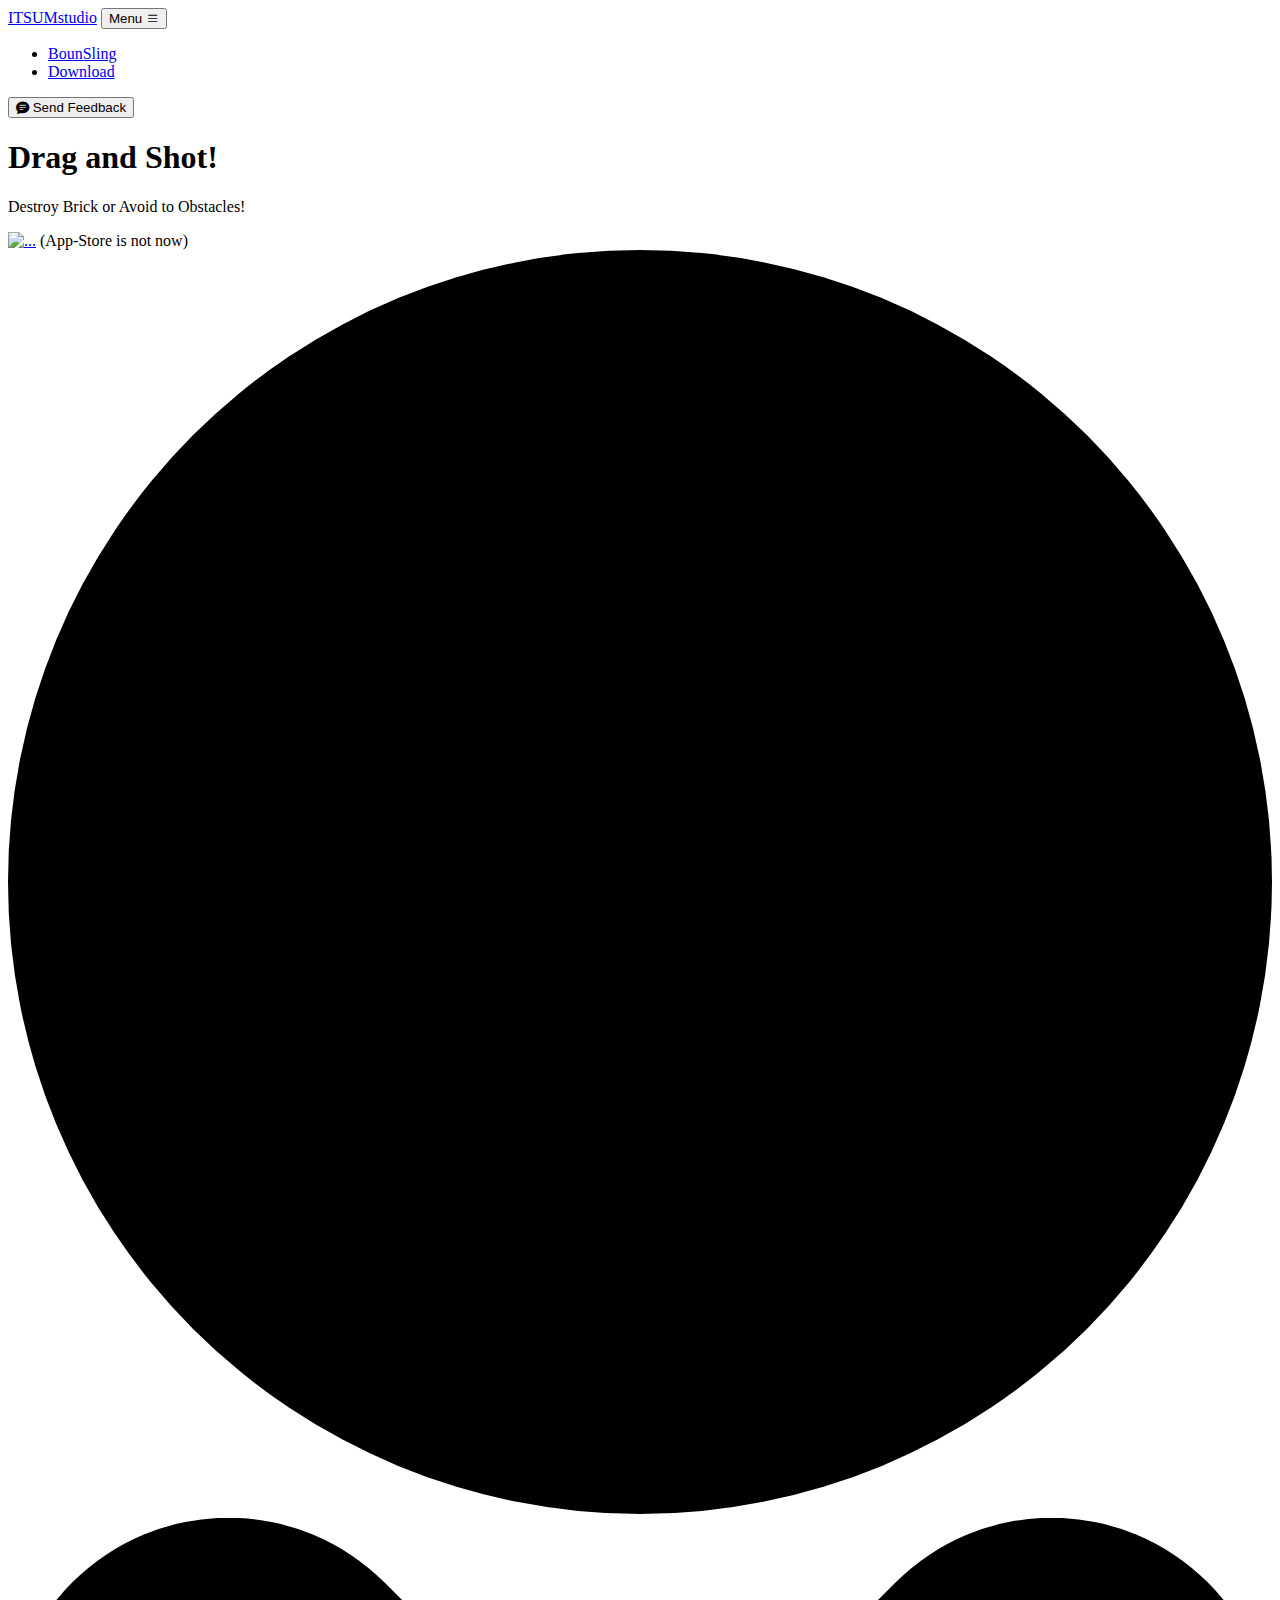
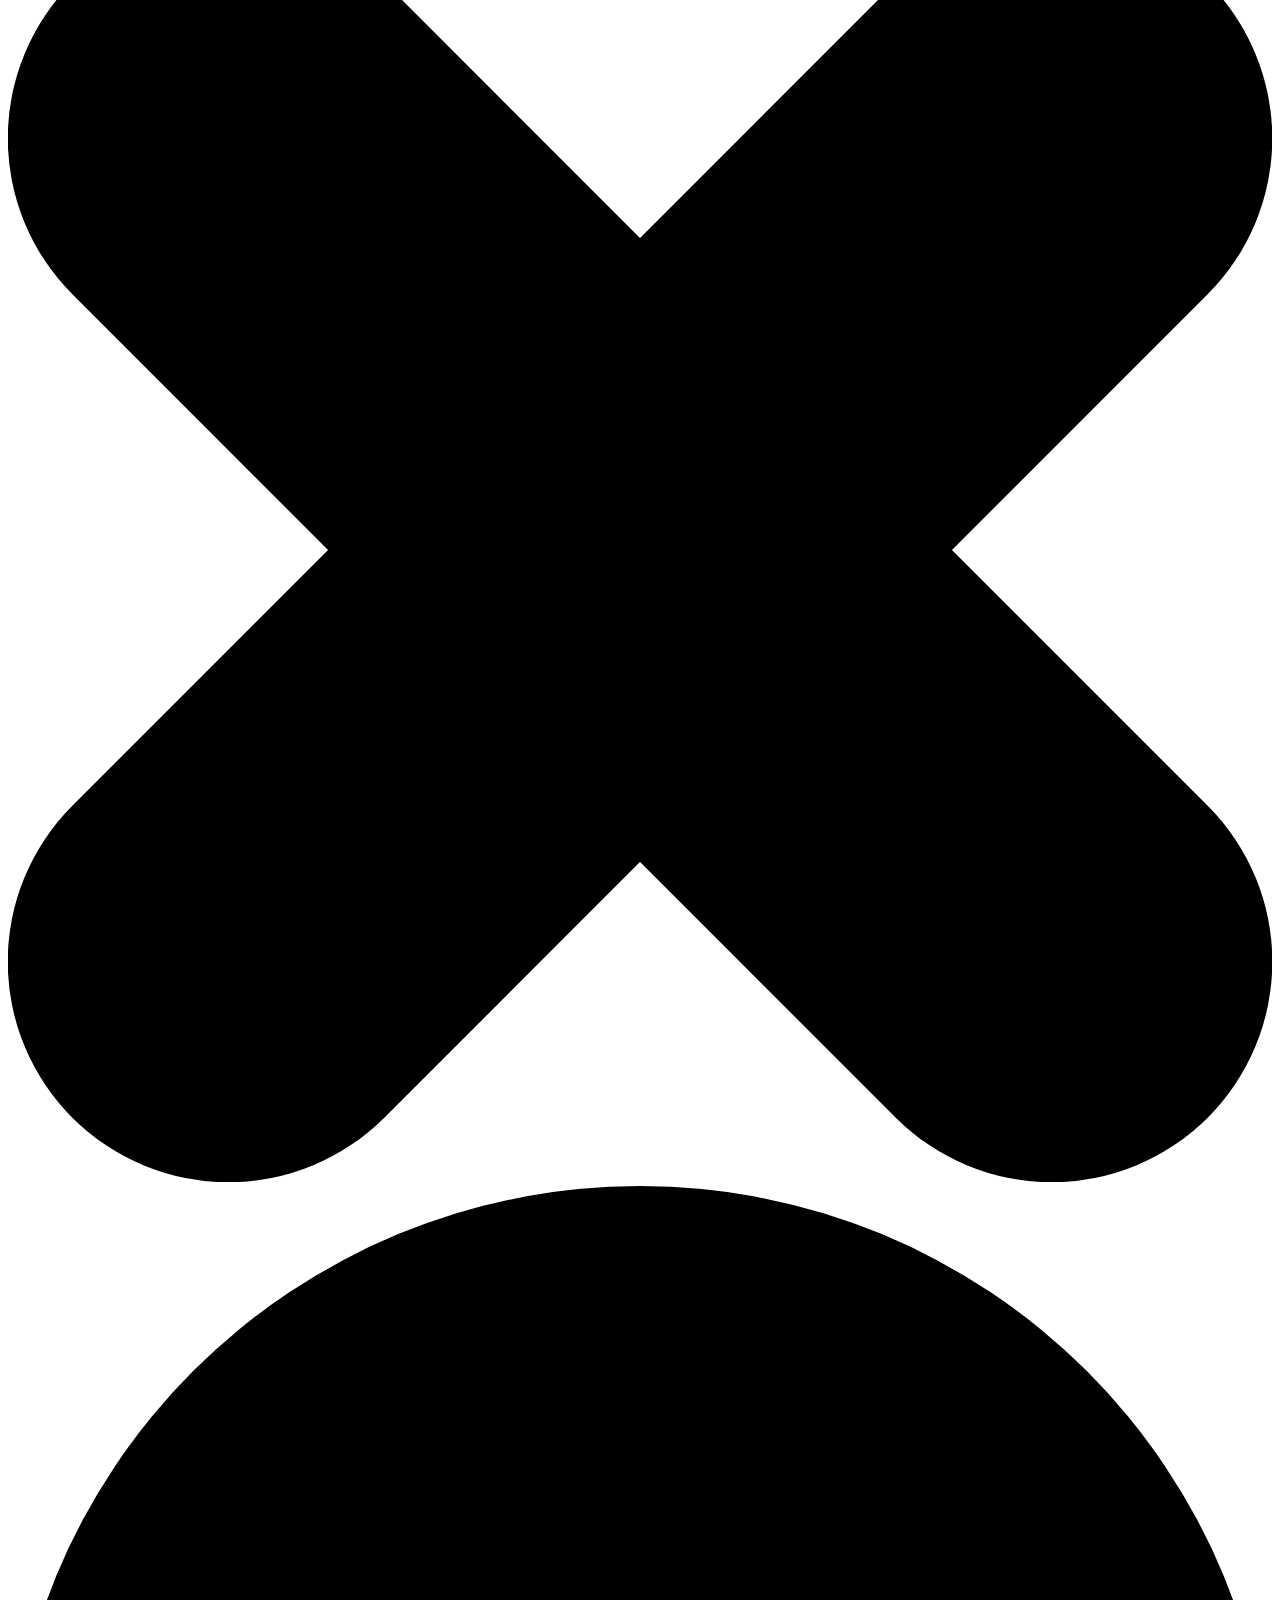
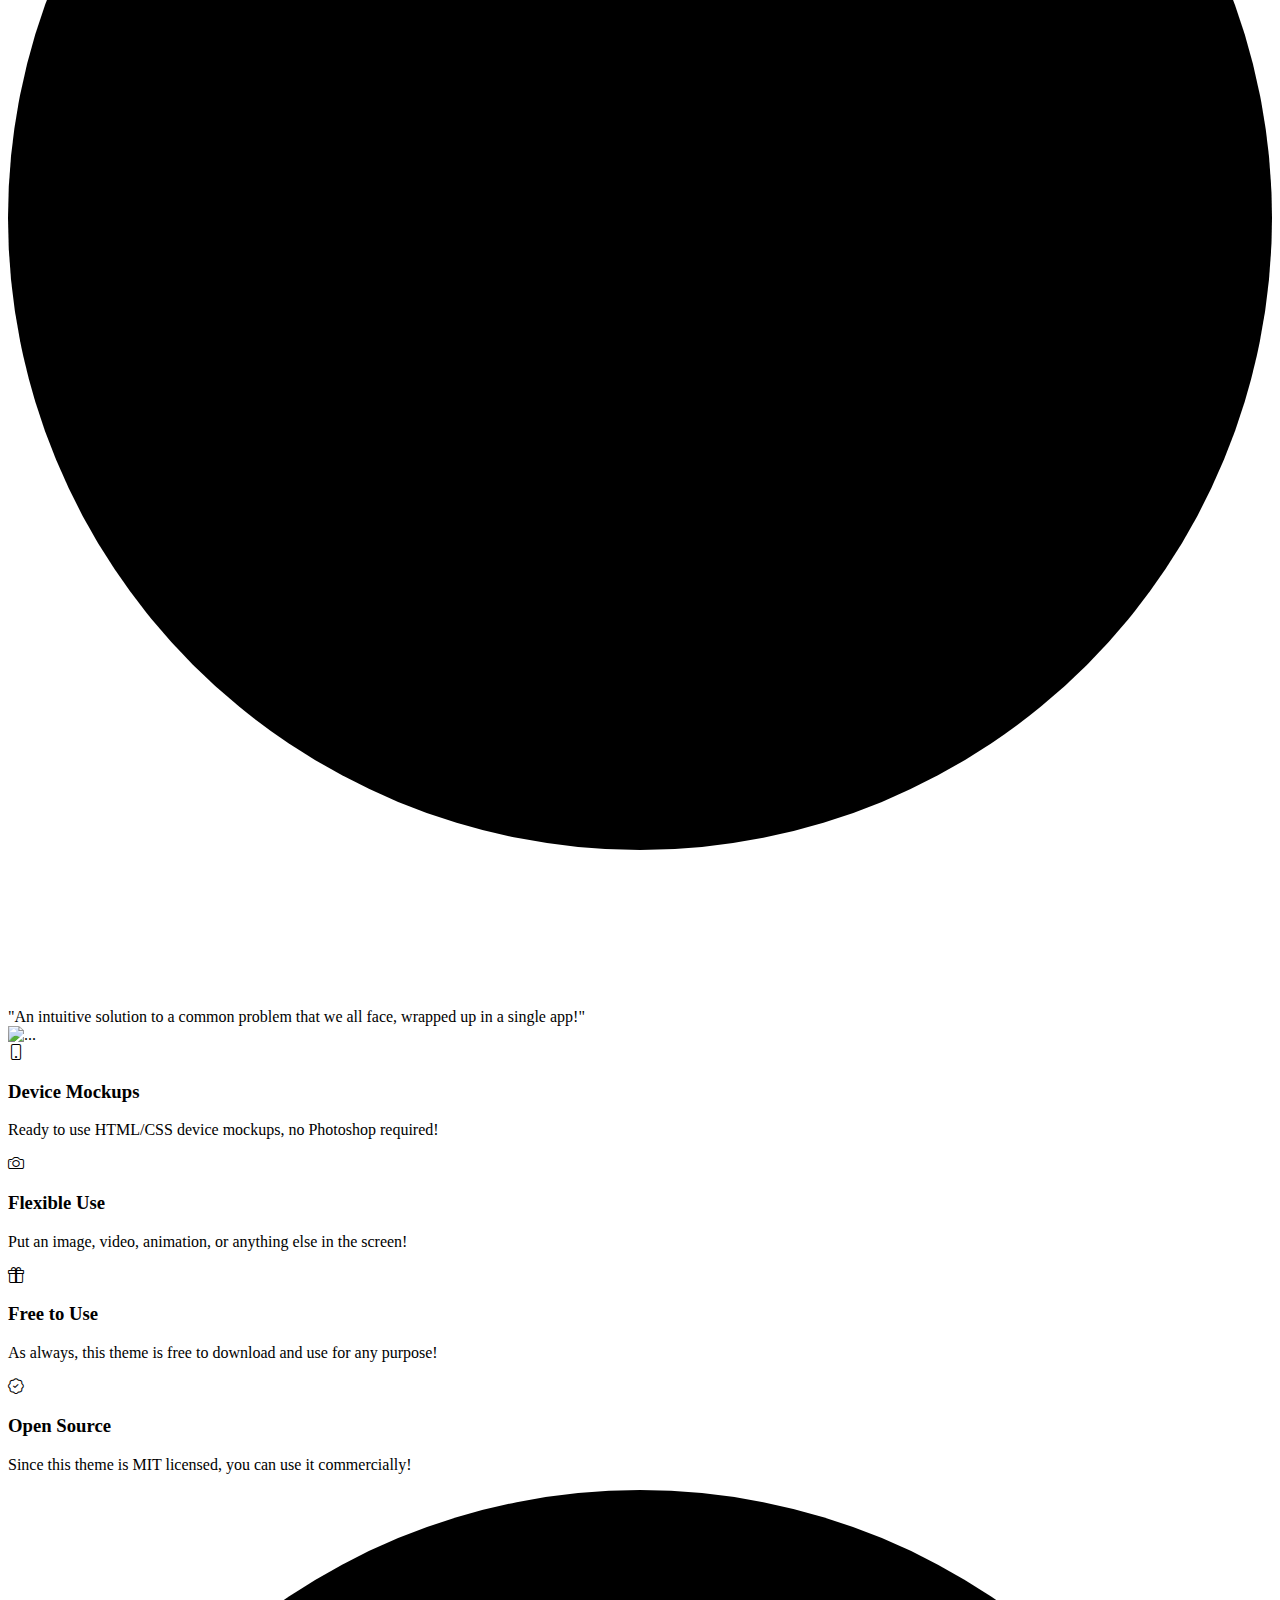
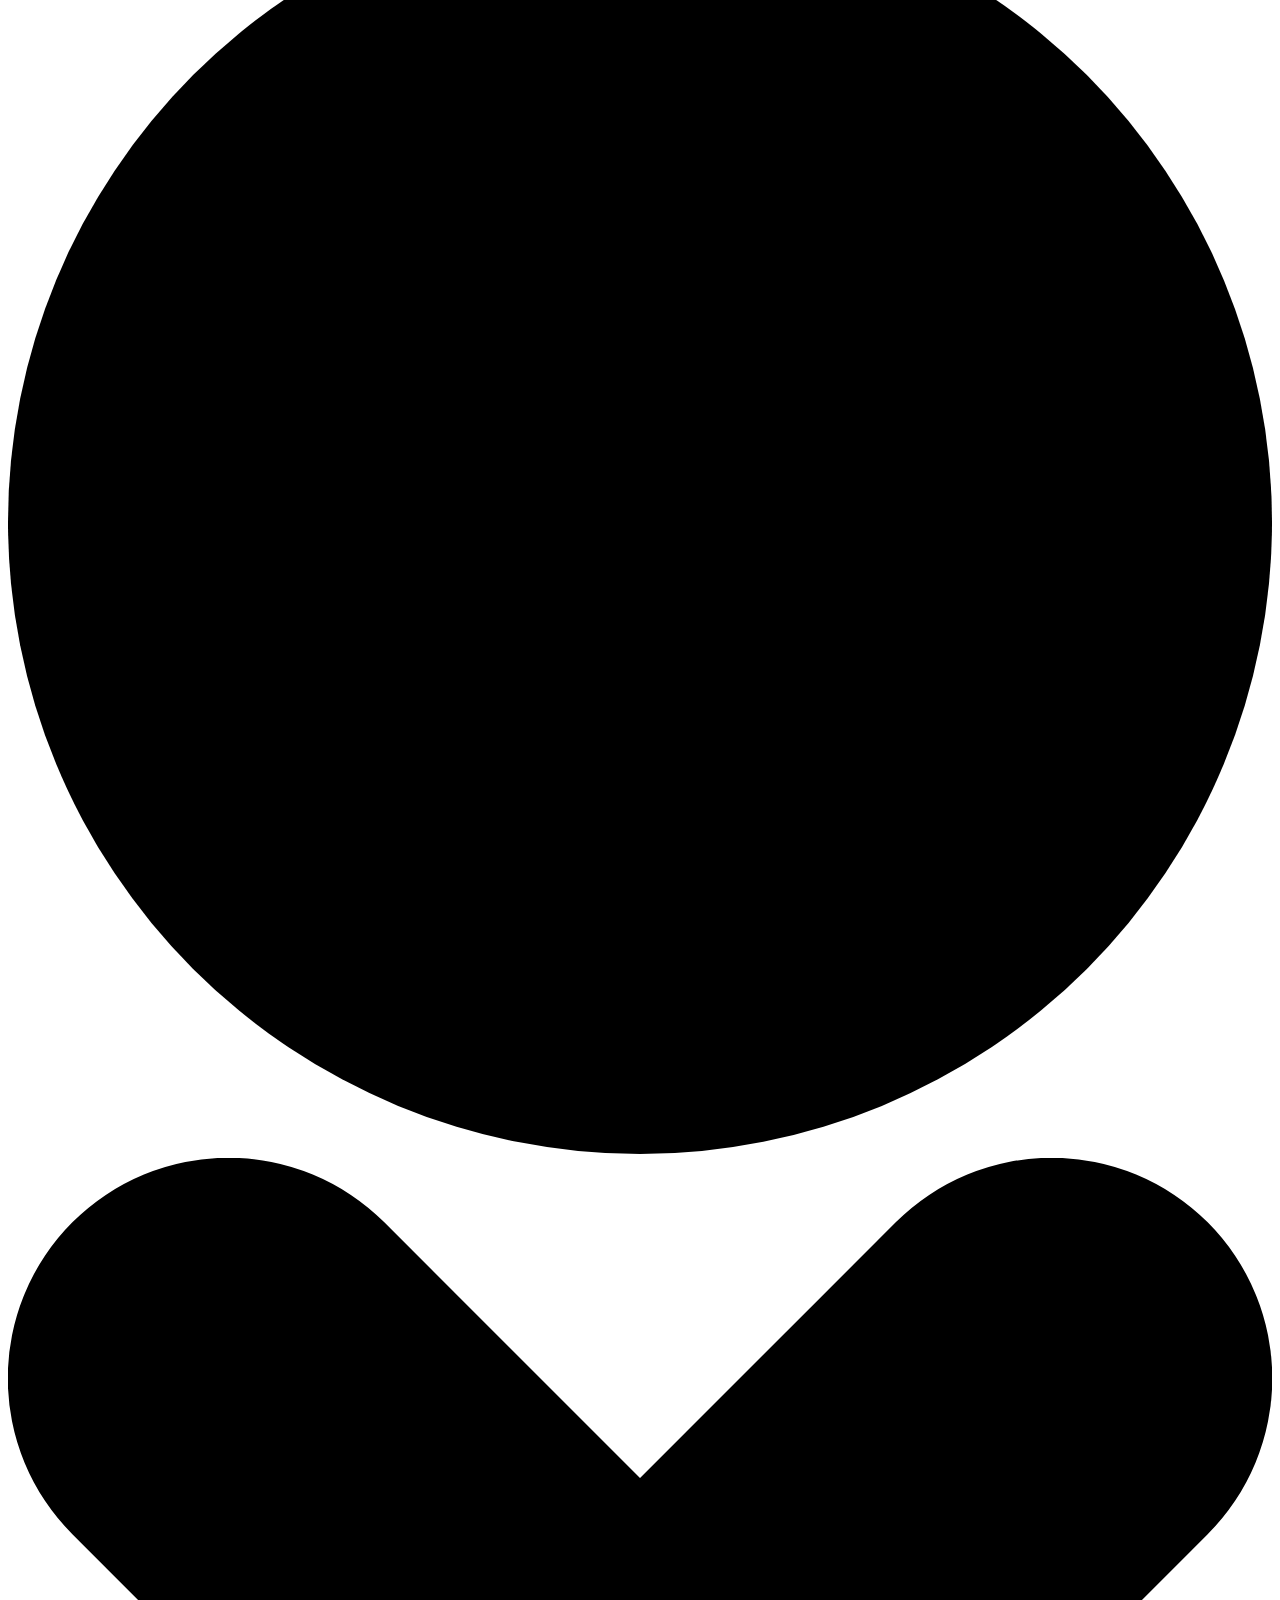
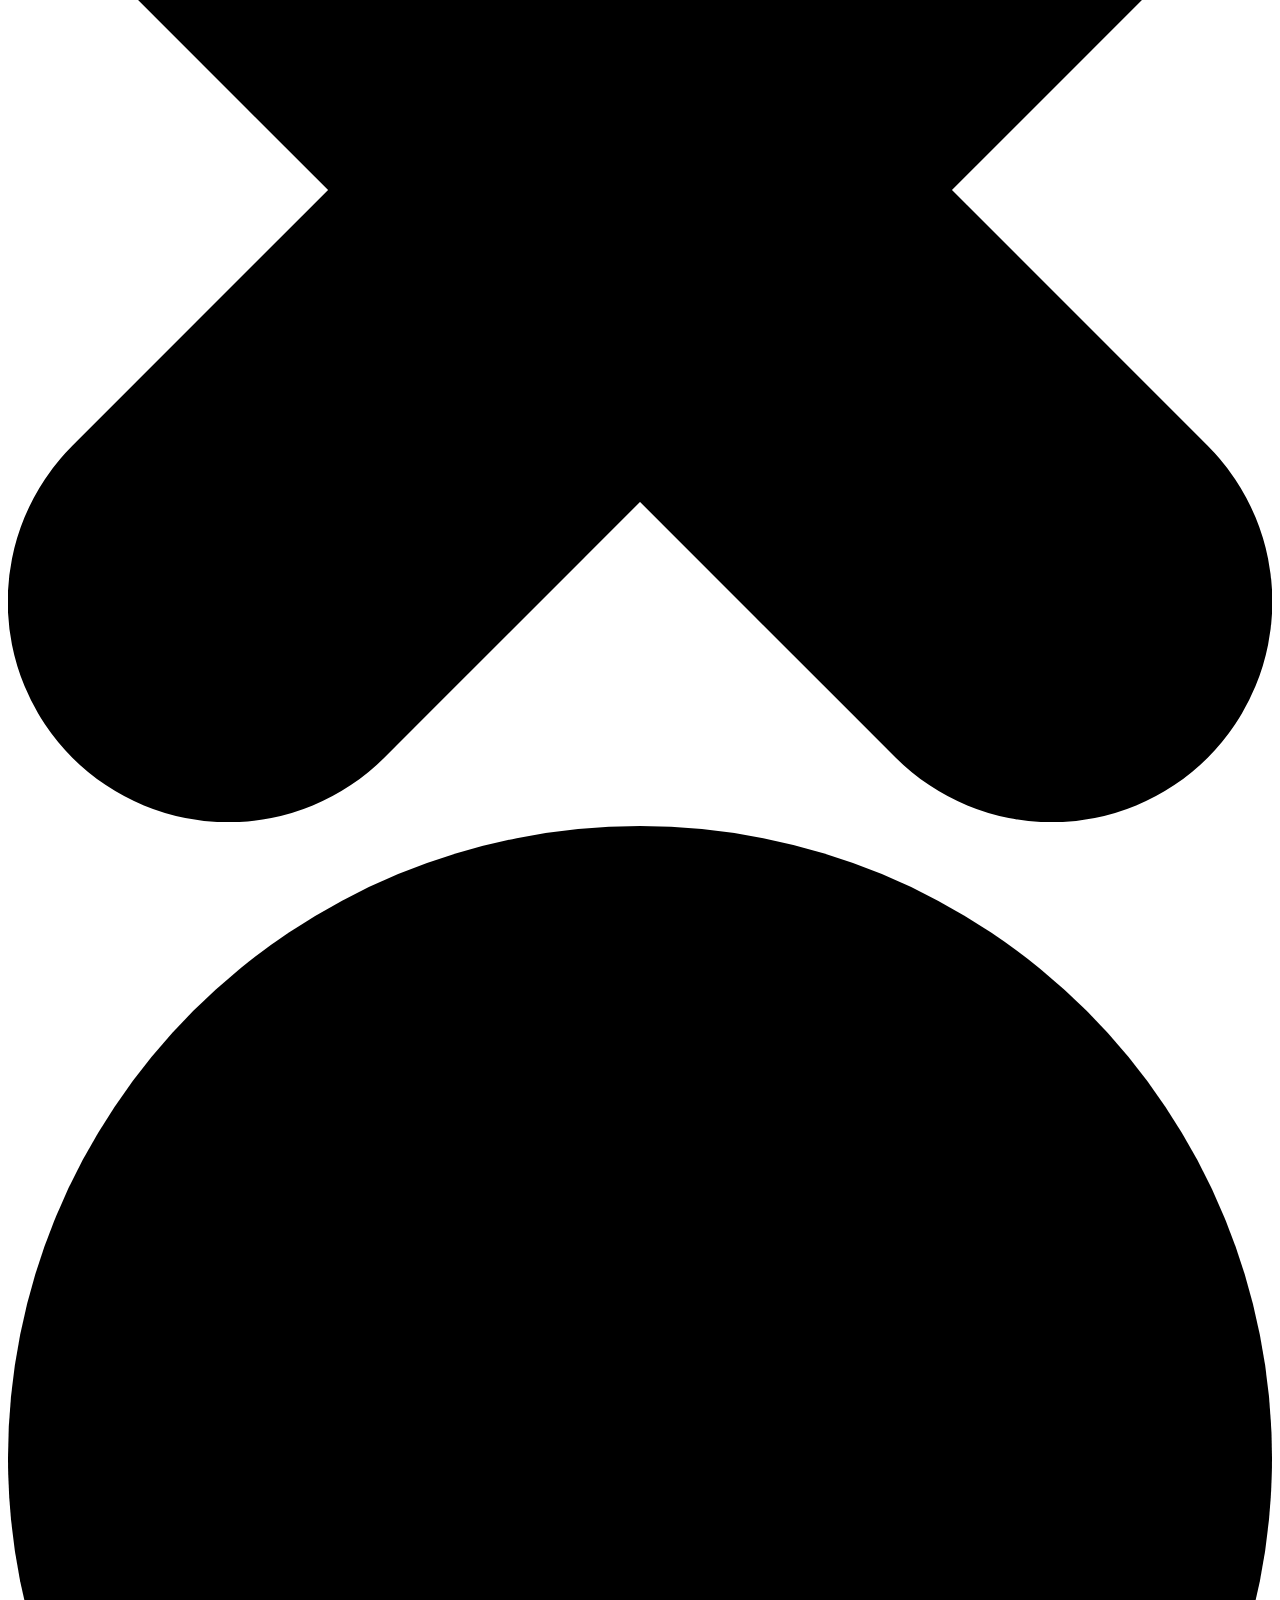
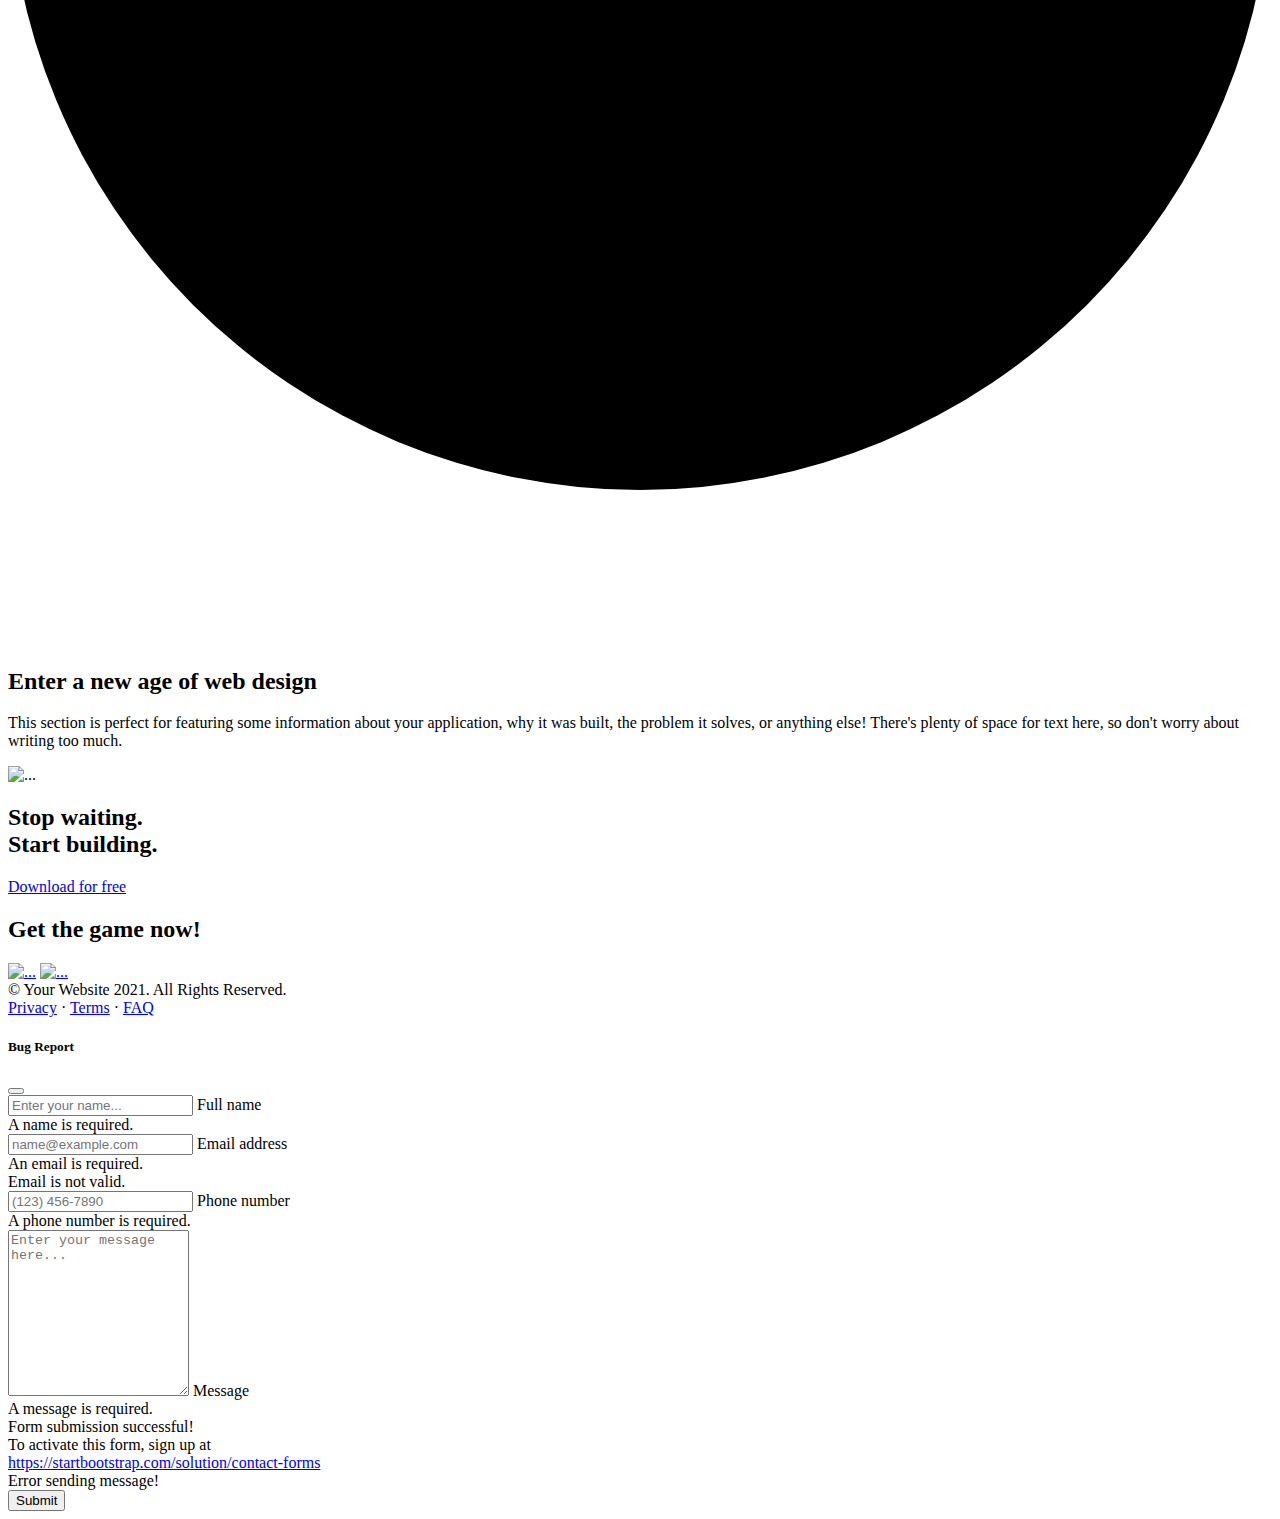
==== index.html @ 2c31b467 "Update index.html" ====
<!DOCTYPE html>
<html lang="en">
    <head>
        <meta charset="utf-8" />
        <meta name="viewport" content="width=device-width, initial-scale=1, shrink-to-fit=no" />
        <meta name="description" content="" />
        <meta name="author" content="" />
        <title>BounSling Drag and Shot! - ITSUMstudio</title>
        <link rel="icon" type="image/x-icon" href="assets/favicon.ico" />
        <!-- Bootstrap icons-->
        <link href="https://cdn.jsdelivr.net/npm/bootstrap-icons@1.5.0/font/bootstrap-icons.css" rel="stylesheet" />
        <!-- Google fonts-->
        <link rel="preconnect" href="https://fonts.gstatic.com" />
        <link href="https://fonts.googleapis.com/css2?family=Newsreader:ital,wght@0,600;1,600&amp;display=swap" rel="stylesheet" />
        <link href="https://fonts.googleapis.com/css2?family=Mulish:ital,wght@0,300;0,500;0,600;0,700;1,300;1,500;1,600;1,700&amp;display=swap" rel="stylesheet" />
        <link href="https://fonts.googleapis.com/css2?family=Kanit:ital,wght@0,400;1,400&amp;display=swap" rel="stylesheet" />
        <!-- Core theme CSS (includes Bootstrap)-->
        <link href="css/styles.css" rel="stylesheet" />
    </head>
    <body id="page-top">
        <!-- Navigation-->
        <nav class="navbar navbar-expand-lg navbar-light fixed-top shadow-sm" id="mainNav">
            <div class="container px-5">
                <a class="navbar-brand fw-bold" href="#page-top">ITSUMstudio</a>
                <button class="navbar-toggler" type="button" data-bs-toggle="collapse" data-bs-target="#navbarResponsive" aria-controls="navbarResponsive" aria-expanded="false" aria-label="Toggle navigation">
                    Menu
                    <i class="bi-list"></i>
                </button>
                <div class="collapse navbar-collapse" id="navbarResponsive">
                    <ul class="navbar-nav ms-auto me-4 my-3 my-lg-0">
                        <li class="nav-item"><a class="nav-link me-lg-3" href="#features">BounSling</a></li>
                        <li class="nav-item"><a class="nav-link me-lg-3" href="#download">Download</a></li>
                    </ul>
                    <button class="btn btn-primary rounded-pill px-3 mb-2 mb-lg-0" data-bs-toggle="modal" data-bs-target="#feedbackModal">
                        <span class="d-flex align-items-center">
                            <i class="bi-chat-text-fill me-2"></i>
                            <span class="small">Send Feedback</span>
                        </span>
                    </button>
                </div>
            </div>
        </nav>
        <!-- Mashead header-->
        <header class="masthead">
            <div class="container px-5">
                <div class="row gx-5 align-items-center">
                    <div class="col-lg-6">
                        <!-- Mashead text and app badges-->
                        <div class="mb-5 mb-lg-0 text-center text-lg-start">
                            <h1 class="display-1 lh-1 mb-3">Drag and Shot!</h1>
                            <p class="lead fw-normal text-muted mb-5">Destroy Brick or Avoid to Obstacles!</p>
                            <div class="d-flex flex-column flex-lg-row align-items-center">
                                <a class="me-lg-3 mb-4 mb-lg-0" href="https://play.google.com/store/apps/details?id=com.TNPC.BounSling"><img class="app-badge" src="assets/img/google-play-badge.svg" alt="..." /></a>
                                <!---- <a href="#!"><img class="app-badge" src="assets/img/app-store-badge.svg" alt="..." /></a> -->
                                (App-Store is not now)
                            </div>
                        </div>
                    </div>
                    <div class="col-lg-6">
                        <!-- Masthead device mockup feature-->
                        <div class="masthead-device-mockup">
                            <svg class="circle" viewBox="0 0 100 100" xmlns="http://www.w3.org/2000/svg">
                                <defs>
                                    <linearGradient id="circleGradient" gradientTransform="rotate(45)">
                                        <stop class="gradient-start-color" offset="0%"></stop>
                                        <stop class="gradient-end-color" offset="100%"></stop>
                                    </linearGradient>
                                </defs>
                                <circle cx="50" cy="50" r="50"></circle></svg>
                                <svg class="shape-1 d-none d-sm-block" viewBox="0 0 240.83 240.83" xmlns="http://www.w3.org/2000/svg">
                                <rect x="-32.54" y="78.39" width="305.92" height="84.05" rx="42.03" transform="translate(120.42 -49.88) rotate(45)"></rect>
                                <rect x="-32.54" y="78.39" width="305.92" height="84.05" rx="42.03" transform="translate(-49.88 120.42) rotate(-45)"></rect></svg>
                                <svg class="shape-2 d-none d-sm-block" viewBox="0 0 100 100" xmlns="http://www.w3.org/2000/svg"><circle cx="50" cy="50" r="50"></circle></svg>
                            <div class="device-wrapper">
                                <div class="device" data-device="iPhoneX" data-orientation="portrait" data-color="black">
                                    <div class="screen bg-black">
                                        <!-- PUT CONTENTS HERE:-->
                                        <!-- * * This can be a video, image, or just about anything else.-->
                                        <!-- * * Set the max width of your media to 100% and the height to-->
                                        <!-- * * 100% like the demo example below.-->
                                        <video muted="muted" autoplay="" loop="" style="max-width: 100%; height: 100%"><source src="assets/img/BS0.mp4" type="video/mp4" /></video>
                                    </div>
                                </div>
                            </div>
                        </div>
                    </div>
                </div>
            </div>
        </header>
        <!-- Quote/testimonial aside-->
        <aside class="text-center bg-gradient-primary-to-secondary">
            <div class="container px-5">
                <div class="row gx-5 justify-content-center">
                    <div class="col-xl-8">
                        <div class="h2 fs-1 text-white mb-4">"An intuitive solution to a common problem that we all face, wrapped up in a single app!"</div>
                        <img src="assets/img/tnw-logo.svg" alt="..." style="height: 3rem" />
                    </div>
                </div>
            </div>
        </aside>
        <!-- App features section-->
        <section id="features">
            <div class="container px-5">
                <div class="row gx-5 align-items-center">
                    <div class="col-lg-8 order-lg-1 mb-5 mb-lg-0">
                        <div class="container-fluid px-5">
                            <div class="row gx-5">
                                <div class="col-md-6 mb-5">
                                    <!-- Feature item-->
                                    <div class="text-center">
                                        <i class="bi-phone icon-feature text-gradient d-block mb-3"></i>
                                        <h3 class="font-alt">Device Mockups</h3>
                                        <p class="text-muted mb-0">Ready to use HTML/CSS device mockups, no Photoshop required!</p>
                                    </div>
                                </div>
                                <div class="col-md-6 mb-5">
                                    <!-- Feature item-->
                                    <div class="text-center">
                                        <i class="bi-camera icon-feature text-gradient d-block mb-3"></i>
                                        <h3 class="font-alt">Flexible Use</h3>
                                        <p class="text-muted mb-0">Put an image, video, animation, or anything else in the screen!</p>
                                    </div>
                                </div>
                            </div>
                            <div class="row">
                                <div class="col-md-6 mb-5 mb-md-0">
                                    <!-- Feature item-->
                                    <div class="text-center">
                                        <i class="bi-gift icon-feature text-gradient d-block mb-3"></i>
                                        <h3 class="font-alt">Free to Use</h3>
                                        <p class="text-muted mb-0">As always, this theme is free to download and use for any purpose!</p>
                                    </div>
                                </div>
                                <div class="col-md-6">
                                    <!-- Feature item-->
                                    <div class="text-center">
                                        <i class="bi-patch-check icon-feature text-gradient d-block mb-3"></i>
                                        <h3 class="font-alt">Open Source</h3>
                                        <p class="text-muted mb-0">Since this theme is MIT licensed, you can use it commercially!</p>
                                    </div>
                                </div>
                            </div>
                        </div>
                    </div>
                    <div class="col-lg-4 order-lg-0">
                        <!-- Features section device mockup-->
                        <div class="features-device-mockup">
                            <svg class="circle" viewBox="0 0 100 100" xmlns="http://www.w3.org/2000/svg">
                                <defs>
                                    <linearGradient id="circleGradient" gradientTransform="rotate(45)">
                                        <stop class="gradient-start-color" offset="0%"></stop>
                                        <stop class="gradient-end-color" offset="100%"></stop>
                                    </linearGradient>
                                </defs>
                                <circle cx="50" cy="50" r="50"></circle></svg>
                                <svg class="shape-1 d-none d-sm-block" viewBox="0 0 240.83 240.83" xmlns="http://www.w3.org/2000/svg">
                                <rect x="-32.54" y="78.39" width="305.92" height="84.05" rx="42.03" transform="translate(120.42 -49.88) rotate(45)"></rect>
                                <rect x="-32.54" y="78.39" width="305.92" height="84.05" rx="42.03" transform="translate(-49.88 120.42) rotate(-45)"></rect></svg>
                                <svg class="shape-2 d-none d-sm-block" viewBox="0 0 100 100" xmlns="http://www.w3.org/2000/svg"><circle cx="50" cy="50" r="50"></circle></svg>
                            <div class="device-wrapper">
                                <div class="device" data-device="iPhoneX" data-orientation="portrait" data-color="black">
                                    <div class="screen bg-black">
                                        <!-- PUT CONTENTS HERE:-->
                                        <!-- * * This can be a video, image, or just about anything else.-->
                                        <!-- * * Set the max width of your media to 100% and the height to-->
                                        <!-- * * 100% like the demo example below.-->
                                        <video muted="muted" autoplay="" loop="" style="max-width: 100%; height: 100%"><source src="assets/img/BS0.mp4" type="video/mp4" /></video>
                                    </div>
                                </div>
                            </div>
                        </div>
                    </div>
                </div>
            </div>
        </section>
        <!-- Basic features section-->
        <section class="bg-light">
            <div class="container px-5">
                <div class="row gx-5 align-items-center justify-content-center justify-content-lg-between">
                    
                    <div id="disqus_thread"></div>
                    <script>
                        /**
                        *  RECOMMENDED CONFIGURATION VARIABLES: EDIT AND UNCOMMENT THE SECTION BELOW TO INSERT DYNAMIC VALUES FROM YOUR PLATFORM OR CMS.
                        *  LEARN WHY DEFINING THESE VARIABLES IS IMPORTANT: https://disqus.com/admin/universalcode/#configuration-variables    */
                        /*
                        var disqus_config = function () {
                        this.page.url = PAGE_URL;  // Replace PAGE_URL with your page's canonical URL variable
                        this.page.identifier = PAGE_IDENTIFIER; // Replace PAGE_IDENTIFIER with your page's unique identifier variable
                        };
                        */
                        (function() { // DON'T EDIT BELOW THIS LINE
                        var d = document, s = d.createElement('script');
                        s.src = 'https://itsumstudio.disqus.com/embed.js';
                        s.setAttribute('data-timestamp', +new Date());
                        (d.head || d.body).appendChild(s);
                        })();
                    </script>
                    <noscript>Please enable JavaScript to view the <a href="https://disqus.com/?ref_noscript">comments powered by Disqus.</a></noscript>

            </div>
        </section>

        <section class="bg-light">
            <div class="container px-5">
        <div class="col-12 col-lg-5">
            <h2 class="display-4 lh-1 mb-4">Enter a new age of web design</h2>
            <p class="lead fw-normal text-muted mb-5 mb-lg-0">This section is perfect for featuring some information about your application, why it was built, the problem it solves, or anything else! There's plenty of space for text here, so don't worry about writing too much.</p>
        </div>
        <div class="col-sm-8 col-md-6">
            <div class="px-5 px-sm-0"><img class="img-fluid rounded-circle" src="https://source.unsplash.com/u8Jn2rzYIps/900x900" alt="..." /></div>
        </div>
    </div>
</div>
</section>

        <!-- Call to action section-->
        <section class="cta">
            <div class="cta-content">
                <div class="container px-5">
                    <h2 class="text-white display-1 lh-1 mb-4">
                        Stop waiting.
                        <br />
                        Start building.
                    </h2>
                    <a class="btn btn-outline-light py-3 px-4 rounded-pill" href="https://startbootstrap.com/theme/new-age" target="_blank">Download for free</a>
                </div>
            </div>
        </section>
        <!-- App badge section-->
        <section class="bg-gradient-primary-to-secondary" id="download">
            <div class="container px-5">
                <h2 class="text-center text-white font-alt mb-4">Get the game now!</h2>
                <div class="d-flex flex-column flex-lg-row align-items-center justify-content-center">
                    <a class="me-lg-3 mb-4 mb-lg-0" href="#!"><img class="app-badge" src="assets/img/google-play-badge.svg" alt="..." /></a>
                    <a href="#!"><img class="app-badge" src="assets/img/app-store-badge.svg" alt="..." /></a>
                </div>
            </div>
        </section>
        <!-- Footer-->
        <footer class="bg-black text-center py-5">
            <div class="container px-5">
                <div class="text-white-50 small">
                    <div class="mb-2">&copy; Your Website 2021. All Rights Reserved.</div>
                    <a href="#!">Privacy</a>
                    <span class="mx-1">&middot;</span>
                    <a href="#!">Terms</a>
                    <span class="mx-1">&middot;</span>
                    <a href="#!">FAQ</a>
                </div>
            </div>
        </footer>
        <!-- Feedback Modal-->
        <div class="modal fade" id="feedbackModal" tabindex="-1" aria-labelledby="feedbackModalLabel" aria-hidden="true">
            <div class="modal-dialog modal-dialog-centered">
                <div class="modal-content">
                    <div class="modal-header bg-gradient-primary-to-secondary p-4">
                        <h5 class="modal-title font-alt text-white" id="feedbackModalLabel">Bug Report</h5>
                        <button class="btn-close btn-close-white" type="button" data-bs-dismiss="modal" aria-label="Close"></button>
                    </div>
                    <div class="modal-body border-0 p-4">
                        <!-- * * * * * * * * * * * * * * *-->
                        <!-- * * SB Forms Contact Form * *-->
                        <!-- * * * * * * * * * * * * * * *-->
                        <!-- This form is pre-integrated with SB Forms.-->
                        <!-- To make this form functional, sign up at-->
                        <!-- https://startbootstrap.com/solution/contact-forms-->
                        <!-- to get an API token!-->
                        <form id="contactForm" data-sb-form-api-token="API_TOKEN">
                            <!-- Name input-->
                            <div class="form-floating mb-3">
                                <input class="form-control" id="name" type="text" placeholder="Enter your name..." data-sb-validations="required" />
                                <label for="name">Full name</label>
                                <div class="invalid-feedback" data-sb-feedback="name:required">A name is required.</div>
                            </div>
                            <!-- Email address input-->
                            <div class="form-floating mb-3">
                                <input class="form-control" id="email" type="email" placeholder="name@example.com" data-sb-validations="required,email" />
                                <label for="email">Email address</label>
                                <div class="invalid-feedback" data-sb-feedback="email:required">An email is required.</div>
                                <div class="invalid-feedback" data-sb-feedback="email:email">Email is not valid.</div>
                            </div>
                            <!-- Phone number input-->
                            <div class="form-floating mb-3">
                                <input class="form-control" id="phone" type="tel" placeholder="(123) 456-7890" data-sb-validations="required" />
                                <label for="phone">Phone number</label>
                                <div class="invalid-feedback" data-sb-feedback="phone:required">A phone number is required.</div>
                            </div>
                            <!-- Message input-->
                            <div class="form-floating mb-3">
                                <textarea class="form-control" id="message" type="text" placeholder="Enter your message here..." style="height: 10rem" data-sb-validations="required"></textarea>
                                <label for="message">Message</label>
                                <div class="invalid-feedback" data-sb-feedback="message:required">A message is required.</div>
                            </div>
                            <!-- Submit success message-->
                            <!---->
                            <!-- This is what your users will see when the form-->
                            <!-- has successfully submitted-->
                            <div class="d-none" id="submitSuccessMessage">
                                <div class="text-center mb-3">
                                    <div class="fw-bolder">Form submission successful!</div>
                                    To activate this form, sign up at
                                    <br />
                                    <a href="https://startbootstrap.com/solution/contact-forms">https://startbootstrap.com/solution/contact-forms</a>
                                </div>
                            </div>
                            <!-- Submit error message-->
                            <!---->
                            <!-- This is what your users will see when there is-->
                            <!-- an error submitting the form-->
                            <div class="d-none" id="submitErrorMessage"><div class="text-center text-danger mb-3">Error sending message!</div></div>
                            <!-- Submit Button-->
                            <div class="d-grid"><button class="btn btn-primary rounded-pill btn-lg disabled" id="submitButton" type="submit">Submit</button></div>
                        </form>
                    </div>
                </div>
            </div>
        </div>
        <!-- Bootstrap core JS-->
        <script src="https://cdn.jsdelivr.net/npm/bootstrap@5.1.0/dist/js/bootstrap.bundle.min.js"></script>
        <!-- Core theme JS-->
        <script src="js/scripts.js"></script>
        <!-- * * * * * * * * * * * * * * * * * * * * * * * * * * * * * * * * * * * * * * * *-->
        <!-- * *                               SB Forms JS                               * *-->
        <!-- * * Activate your form at https://startbootstrap.com/solution/contact-forms * *-->
        <!-- * * * * * * * * * * * * * * * * * * * * * * * * * * * * * * * * * * * * * * * *-->
        <script src="https://cdn.startbootstrap.com/sb-forms-latest.js"></script>
    </body>
</html>
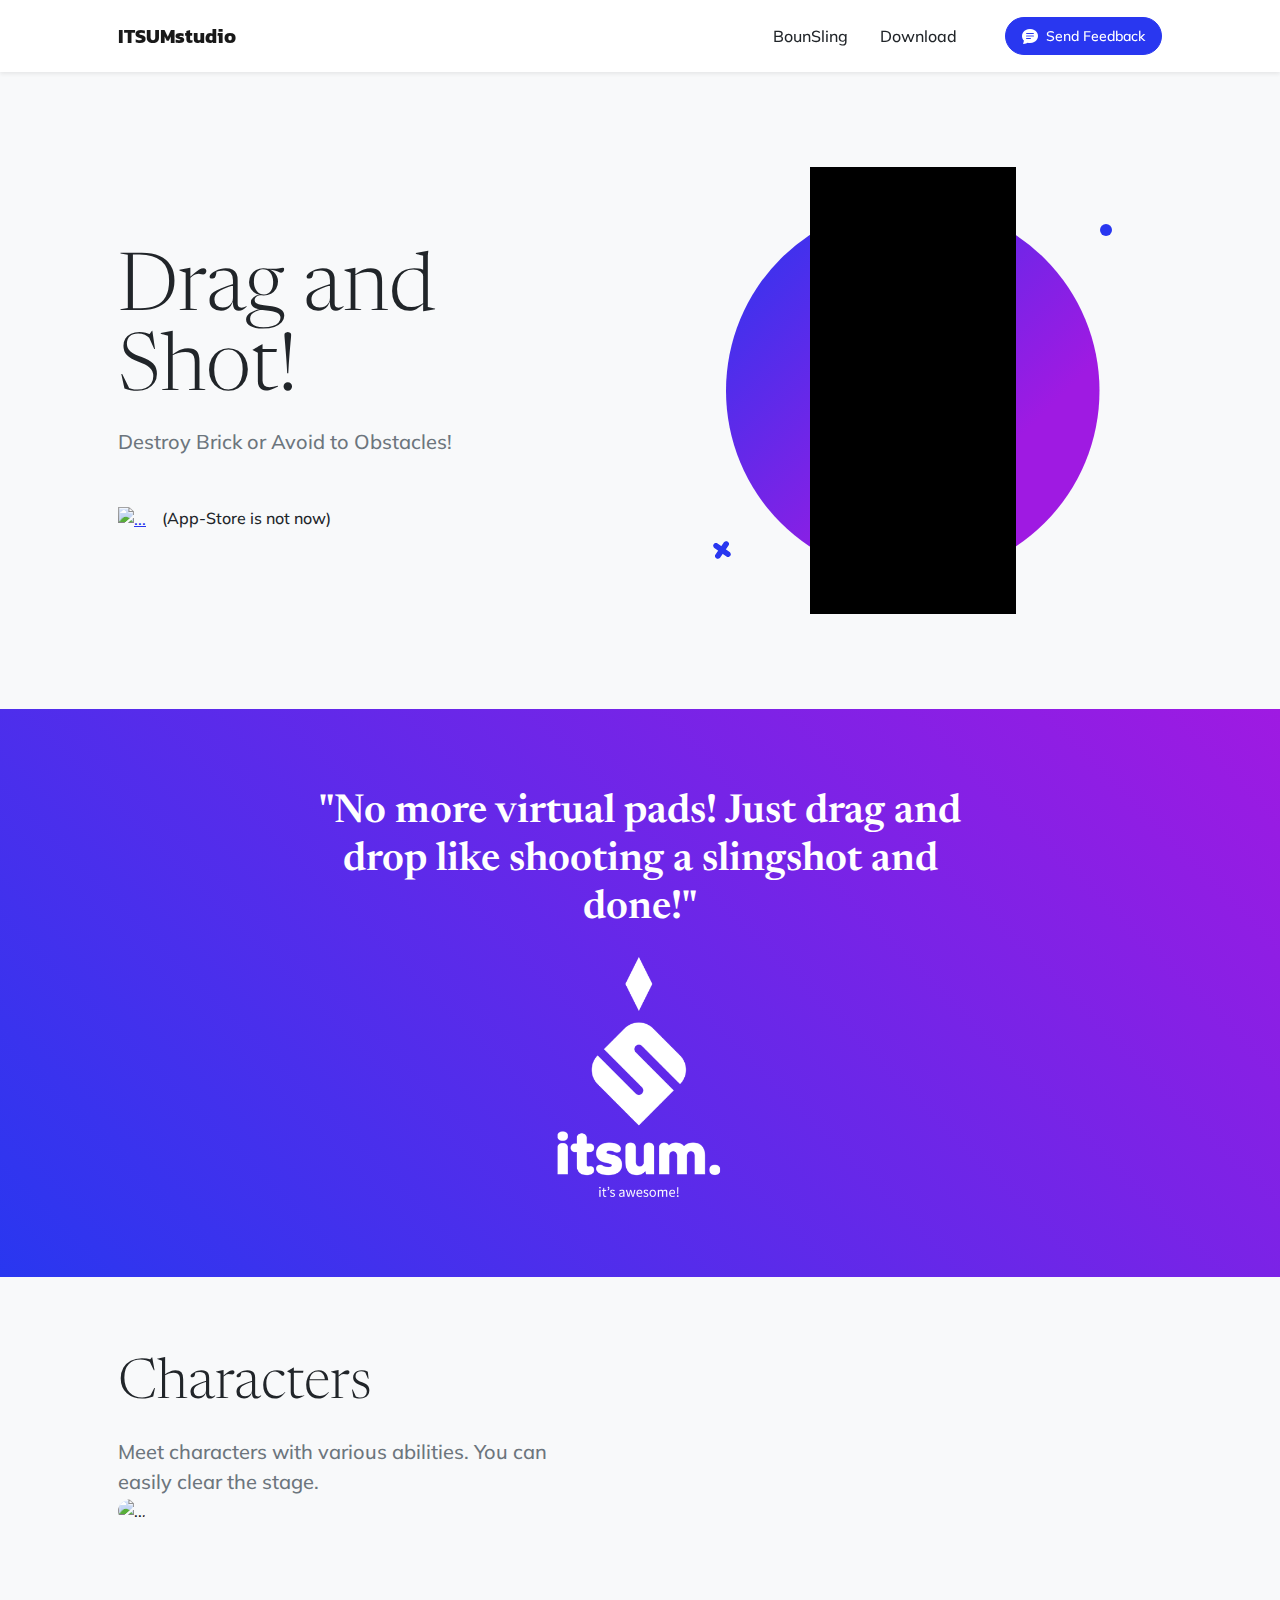
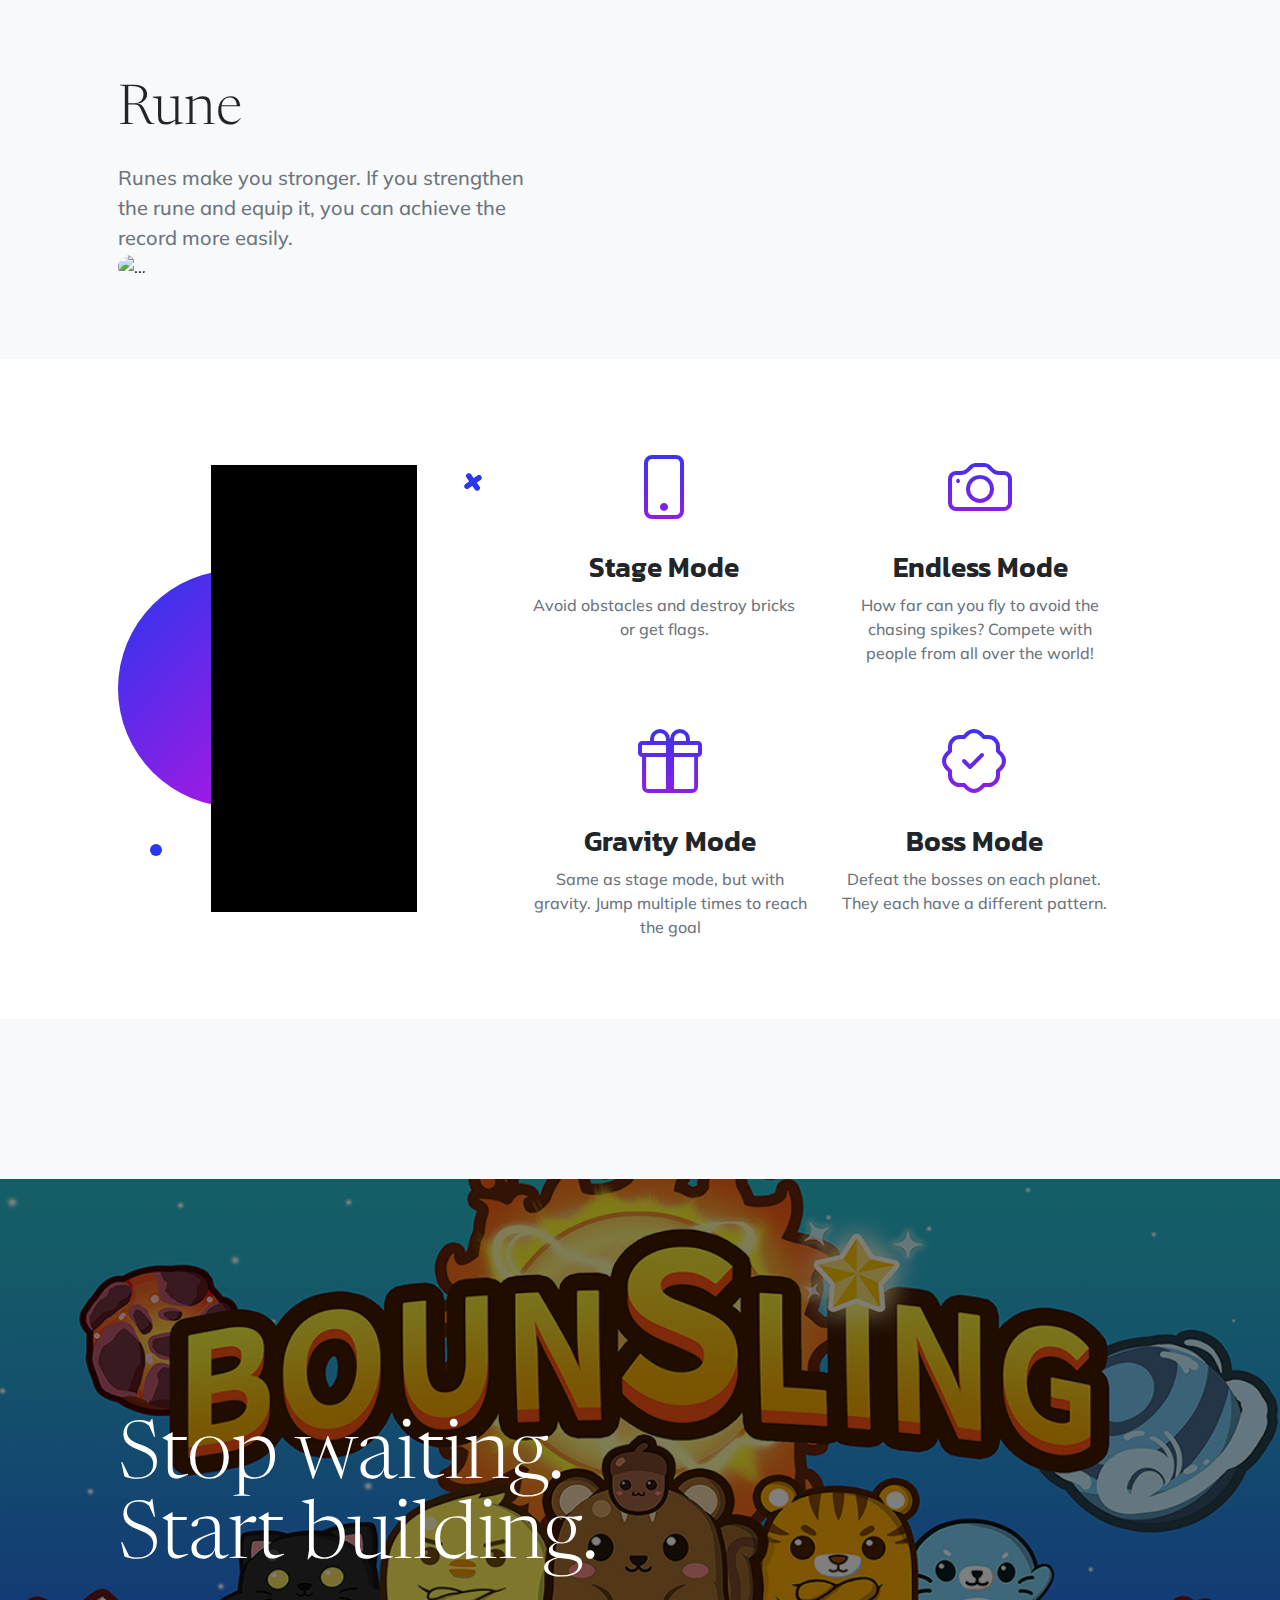
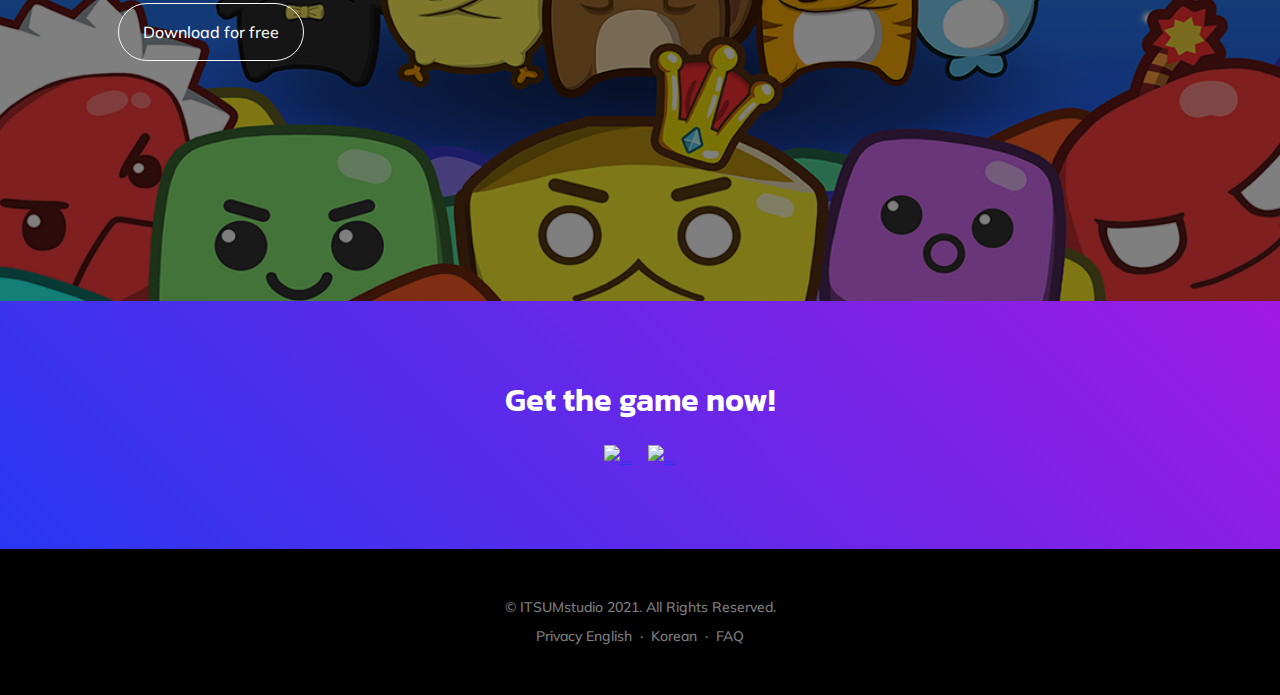
==== commit e638a40c: "update" ====
--- a/index.html
+++ b/index.html
@@ -50,7 +50,7 @@
                             <h1 class="display-1 lh-1 mb-3">Drag and Shot!</h1>
                             <p class="lead fw-normal text-muted mb-5">Destroy Brick or Avoid to Obstacles!</p>
                             <div class="d-flex flex-column flex-lg-row align-items-center">
-                                <a class="me-lg-3 mb-4 mb-lg-0" href="https://play.google.com/store/apps/details?id=com.TNPC.BounSling"><img class="app-badge" src="assets/img/google-play-badge.svg" alt="..." /></a>
+                                <a class="me-lg-3 mb-4 mb-lg-0" href="#download"><img class="app-badge" src="assets/img/google-play-badge.svg" alt="..." /></a>
                                 <!---- <a href="#!"><img class="app-badge" src="assets/img/app-store-badge.svg" alt="..." /></a> -->
                                 (App-Store is not now)
                             </div>
@@ -92,87 +92,116 @@
             <div class="container px-5">
                 <div class="row gx-5 justify-content-center">
                     <div class="col-xl-8">
-                        <div class="h2 fs-1 text-white mb-4">"An intuitive solution to a common problem that we all face, wrapped up in a single app!"</div>
-                        <img src="assets/img/tnw-logo.svg" alt="..." style="height: 3rem" />
+                        <div class="h2 fs-1 text-white mb-4">"No more virtual pads! Just drag and drop like shooting a slingshot and  done!"</div>
+                        <img src="assets/img/white512.png" alt="..." style="height: 15rem" />
                     </div>
                 </div>
             </div>
         </aside>
-        <!-- App features section-->
-        <section id="features">
-            <div class="container px-5">
-                <div class="row gx-5 align-items-center">
-                    <div class="col-lg-8 order-lg-1 mb-5 mb-lg-0">
-                        <div class="container-fluid px-5">
-                            <div class="row gx-5">
-                                <div class="col-md-6 mb-5">
-                                    <!-- Feature item-->
-                                    <div class="text-center">
-                                        <i class="bi-phone icon-feature text-gradient d-block mb-3"></i>
-                                        <h3 class="font-alt">Device Mockups</h3>
-                                        <p class="text-muted mb-0">Ready to use HTML/CSS device mockups, no Photoshop required!</p>
-                                    </div>
-                                </div>
-                                <div class="col-md-6 mb-5">
-                                    <!-- Feature item-->
-                                    <div class="text-center">
-                                        <i class="bi-camera icon-feature text-gradient d-block mb-3"></i>
-                                        <h3 class="font-alt">Flexible Use</h3>
-                                        <p class="text-muted mb-0">Put an image, video, animation, or anything else in the screen!</p>
-                                    </div>
-                                </div>
-                            </div>
-                            <div class="row">
-                                <div class="col-md-6 mb-5 mb-md-0">
-                                    <!-- Feature item-->
-                                    <div class="text-center">
-                                        <i class="bi-gift icon-feature text-gradient d-block mb-3"></i>
-                                        <h3 class="font-alt">Free to Use</h3>
-                                        <p class="text-muted mb-0">As always, this theme is free to download and use for any purpose!</p>
-                                    </div>
-                                </div>
-                                <div class="col-md-6">
-                                    <!-- Feature item-->
-                                    <div class="text-center">
-                                        <i class="bi-patch-check icon-feature text-gradient d-block mb-3"></i>
-                                        <h3 class="font-alt">Open Source</h3>
-                                        <p class="text-muted mb-0">Since this theme is MIT licensed, you can use it commercially!</p>
-                                    </div>
-                                </div>
-                            </div>
-                        </div>
-                    </div>
-                    <div class="col-lg-4 order-lg-0">
-                        <!-- Features section device mockup-->
-                        <div class="features-device-mockup">
-                            <svg class="circle" viewBox="0 0 100 100" xmlns="http://www.w3.org/2000/svg">
-                                <defs>
-                                    <linearGradient id="circleGradient" gradientTransform="rotate(45)">
-                                        <stop class="gradient-start-color" offset="0%"></stop>
-                                        <stop class="gradient-end-color" offset="100%"></stop>
-                                    </linearGradient>
-                                </defs>
-                                <circle cx="50" cy="50" r="50"></circle></svg>
-                                <svg class="shape-1 d-none d-sm-block" viewBox="0 0 240.83 240.83" xmlns="http://www.w3.org/2000/svg">
-                                <rect x="-32.54" y="78.39" width="305.92" height="84.05" rx="42.03" transform="translate(120.42 -49.88) rotate(45)"></rect>
-                                <rect x="-32.54" y="78.39" width="305.92" height="84.05" rx="42.03" transform="translate(-49.88 120.42) rotate(-45)"></rect></svg>
-                                <svg class="shape-2 d-none d-sm-block" viewBox="0 0 100 100" xmlns="http://www.w3.org/2000/svg"><circle cx="50" cy="50" r="50"></circle></svg>
-                            <div class="device-wrapper">
-                                <div class="device" data-device="iPhoneX" data-orientation="portrait" data-color="black">
-                                    <div class="screen bg-black">
-                                        <!-- PUT CONTENTS HERE:-->
-                                        <!-- * * This can be a video, image, or just about anything else.-->
-                                        <!-- * * Set the max width of your media to 100% and the height to-->
-                                        <!-- * * 100% like the demo example below.-->
-                                        <video muted="muted" autoplay="" loop="" style="max-width: 100%; height: 100%"><source src="assets/img/BS0.mp4" type="video/mp4" /></video>
-                                    </div>
-                                </div>
-                            </div>
-                        </div>
-                    </div>
-                </div>
-            </div>
-        </section>
+        
+
+        <section class="bg-light">
+            <div class="container px-5">
+        <div class="col-12 col-lg-5">
+            <h2 class="display-4 lh-1 mb-4">Characters</h2>
+            <p class="lead fw-normal text-muted mb-5 mb-lg-0">Meet characters with various abilities.
+                You can easily clear the stage.</p>
+        </div>
+        <div class="col-sm-8 col-md-6">
+            <div class="px-5 px-sm-0"><img class="img-fluid rounded-circle" src="https://source.unsplash.com/u8Jn2rzYIps/900x900" alt="..." /></div>
+        </div>
+    </div>
+</div>
+</section>
+
+<section class="bg-light">
+    <div class="container px-5">
+<div class="col-12 col-lg-5">
+    <h2 class="display-4 lh-1 mb-4">Rune</h2>
+    <p class="lead fw-normal text-muted mb-5 mb-lg-0">Runes make you stronger.
+        If you strengthen the rune and equip it, you can achieve the record more easily.</p>
+</div>
+<div class="col-sm-8 col-md-6">
+    <div class="px-5 px-sm-0"><img class="img-fluid rounded-circle" src="https://source.unsplash.com/u8Jn2rzYIps/900x900" alt="..." /></div>
+</div>
+</div>
+</div>
+</section>
+<!-- App features section-->
+<section id="features">
+    <div class="container px-5">
+        <div class="row gx-5 align-items-center">
+            <div class="col-lg-8 order-lg-1 mb-5 mb-lg-0">
+                <div class="container-fluid px-5">
+                    <div class="row gx-5">
+                        <div class="col-md-6 mb-5">
+                            <!-- Feature item-->
+                            <div class="text-center">
+                                <i class="bi-phone icon-feature text-gradient d-block mb-3"></i>
+                                <h3 class="font-alt">Stage Mode</h3>
+                                <p class="text-muted mb-0">Avoid obstacles and destroy bricks or get flags.</p>
+                            </div>
+                        </div>
+                        <div class="col-md-6 mb-5">
+                            <!-- Feature item-->
+                            <div class="text-center">
+                                <i class="bi-camera icon-feature text-gradient d-block mb-3"></i>
+                                <h3 class="font-alt">Endless Mode</h3>
+                                <p class="text-muted mb-0">How far can you fly to avoid the chasing spikes? Compete with people from all over the world!</p>
+                            </div>
+                        </div>
+                    </div>
+                    <div class="row">
+                        <div class="col-md-6 mb-5 mb-md-0">
+                            <!-- Feature item-->
+                            <div class="text-center">
+                                <i class="bi-gift icon-feature text-gradient d-block mb-3"></i>
+                                <h3 class="font-alt">Gravity Mode</h3>
+                                <p class="text-muted mb-0">Same as stage mode, but with gravity. Jump multiple times to reach the goal</p>
+                            </div>
+                        </div>
+                        <div class="col-md-6">
+                            <!-- Feature item-->
+                            <div class="text-center">
+                                <i class="bi-patch-check icon-feature text-gradient d-block mb-3"></i>
+                                <h3 class="font-alt">Boss Mode</h3>
+                                <p class="text-muted mb-0">Defeat the bosses on each planet. They each have a different pattern.</p>
+                            </div>
+                        </div>
+                    </div>
+                </div>
+            </div>
+            <div class="col-lg-4 order-lg-0">
+                <!-- Features section device mockup-->
+                <div class="features-device-mockup">
+                    <svg class="circle" viewBox="0 0 100 100" xmlns="http://www.w3.org/2000/svg">
+                        <defs>
+                            <linearGradient id="circleGradient" gradientTransform="rotate(45)">
+                                <stop class="gradient-start-color" offset="0%"></stop>
+                                <stop class="gradient-end-color" offset="100%"></stop>
+                            </linearGradient>
+                        </defs>
+                        <circle cx="50" cy="50" r="50"></circle></svg>
+                        <svg class="shape-1 d-none d-sm-block" viewBox="0 0 240.83 240.83" xmlns="http://www.w3.org/2000/svg">
+                        <rect x="-32.54" y="78.39" width="305.92" height="84.05" rx="42.03" transform="translate(120.42 -49.88) rotate(45)"></rect>
+                        <rect x="-32.54" y="78.39" width="305.92" height="84.05" rx="42.03" transform="translate(-49.88 120.42) rotate(-45)"></rect></svg>
+                        <svg class="shape-2 d-none d-sm-block" viewBox="0 0 100 100" xmlns="http://www.w3.org/2000/svg"><circle cx="50" cy="50" r="50"></circle></svg>
+                    <div class="device-wrapper">
+                        <div class="device" data-device="iPhoneX" data-orientation="portrait" data-color="black">
+                            <div class="screen bg-black">
+                                <!-- PUT CONTENTS HERE:-->
+                                <!-- * * This can be a video, image, or just about anything else.-->
+                                <!-- * * Set the max width of your media to 100% and the height to-->
+                                <!-- * * 100% like the demo example below.-->
+                                <video muted="muted" autoplay="" loop="" style="max-width: 100%; height: 100%"><source src="assets/img/BS0.mp4" type="video/mp4" /></video>
+                            </div>
+                        </div>
+                    </div>
+                </div>
+            </div>
+        </div>
+    </div>
+</section>
         <!-- Basic features section-->
         <section class="bg-light">
             <div class="container px-5">
@@ -200,20 +229,6 @@
 
             </div>
         </section>
-
-        <section class="bg-light">
-            <div class="container px-5">
-        <div class="col-12 col-lg-5">
-            <h2 class="display-4 lh-1 mb-4">Enter a new age of web design</h2>
-            <p class="lead fw-normal text-muted mb-5 mb-lg-0">This section is perfect for featuring some information about your application, why it was built, the problem it solves, or anything else! There's plenty of space for text here, so don't worry about writing too much.</p>
-        </div>
-        <div class="col-sm-8 col-md-6">
-            <div class="px-5 px-sm-0"><img class="img-fluid rounded-circle" src="https://source.unsplash.com/u8Jn2rzYIps/900x900" alt="..." /></div>
-        </div>
-    </div>
-</div>
-</section>
-
         <!-- Call to action section-->
         <section class="cta">
             <div class="cta-content">
@@ -227,12 +242,14 @@
                 </div>
             </div>
         </section>
+
+        
         <!-- App badge section-->
         <section class="bg-gradient-primary-to-secondary" id="download">
             <div class="container px-5">
                 <h2 class="text-center text-white font-alt mb-4">Get the game now!</h2>
                 <div class="d-flex flex-column flex-lg-row align-items-center justify-content-center">
-                    <a class="me-lg-3 mb-4 mb-lg-0" href="#!"><img class="app-badge" src="assets/img/google-play-badge.svg" alt="..." /></a>
+                    <a class="me-lg-3 mb-4 mb-lg-0" href="https://play.google.com/store/apps/details?id=com.TNPC.BounSling" target="_blank"><img class="app-badge" src="assets/img/google-play-badge.svg" alt="..." /></a>
                     <a href="#!"><img class="app-badge" src="assets/img/app-store-badge.svg" alt="..." /></a>
                 </div>
             </div>
@@ -241,10 +258,10 @@
         <footer class="bg-black text-center py-5">
             <div class="container px-5">
                 <div class="text-white-50 small">
-                    <div class="mb-2">&copy; Your Website 2021. All Rights Reserved.</div>
-                    <a href="#!">Privacy</a>
+                    <div class="mb-2">&copy; ITSUMstudio 2021. All Rights Reserved.</div>
+                    <a href="privacy_en.html">Privacy English</a>
                     <span class="mx-1">&middot;</span>
-                    <a href="#!">Terms</a>
+                    <a href="privacy_kr.html">Korean</a>
                     <span class="mx-1">&middot;</span>
                     <a href="#!">FAQ</a>
                 </div>
